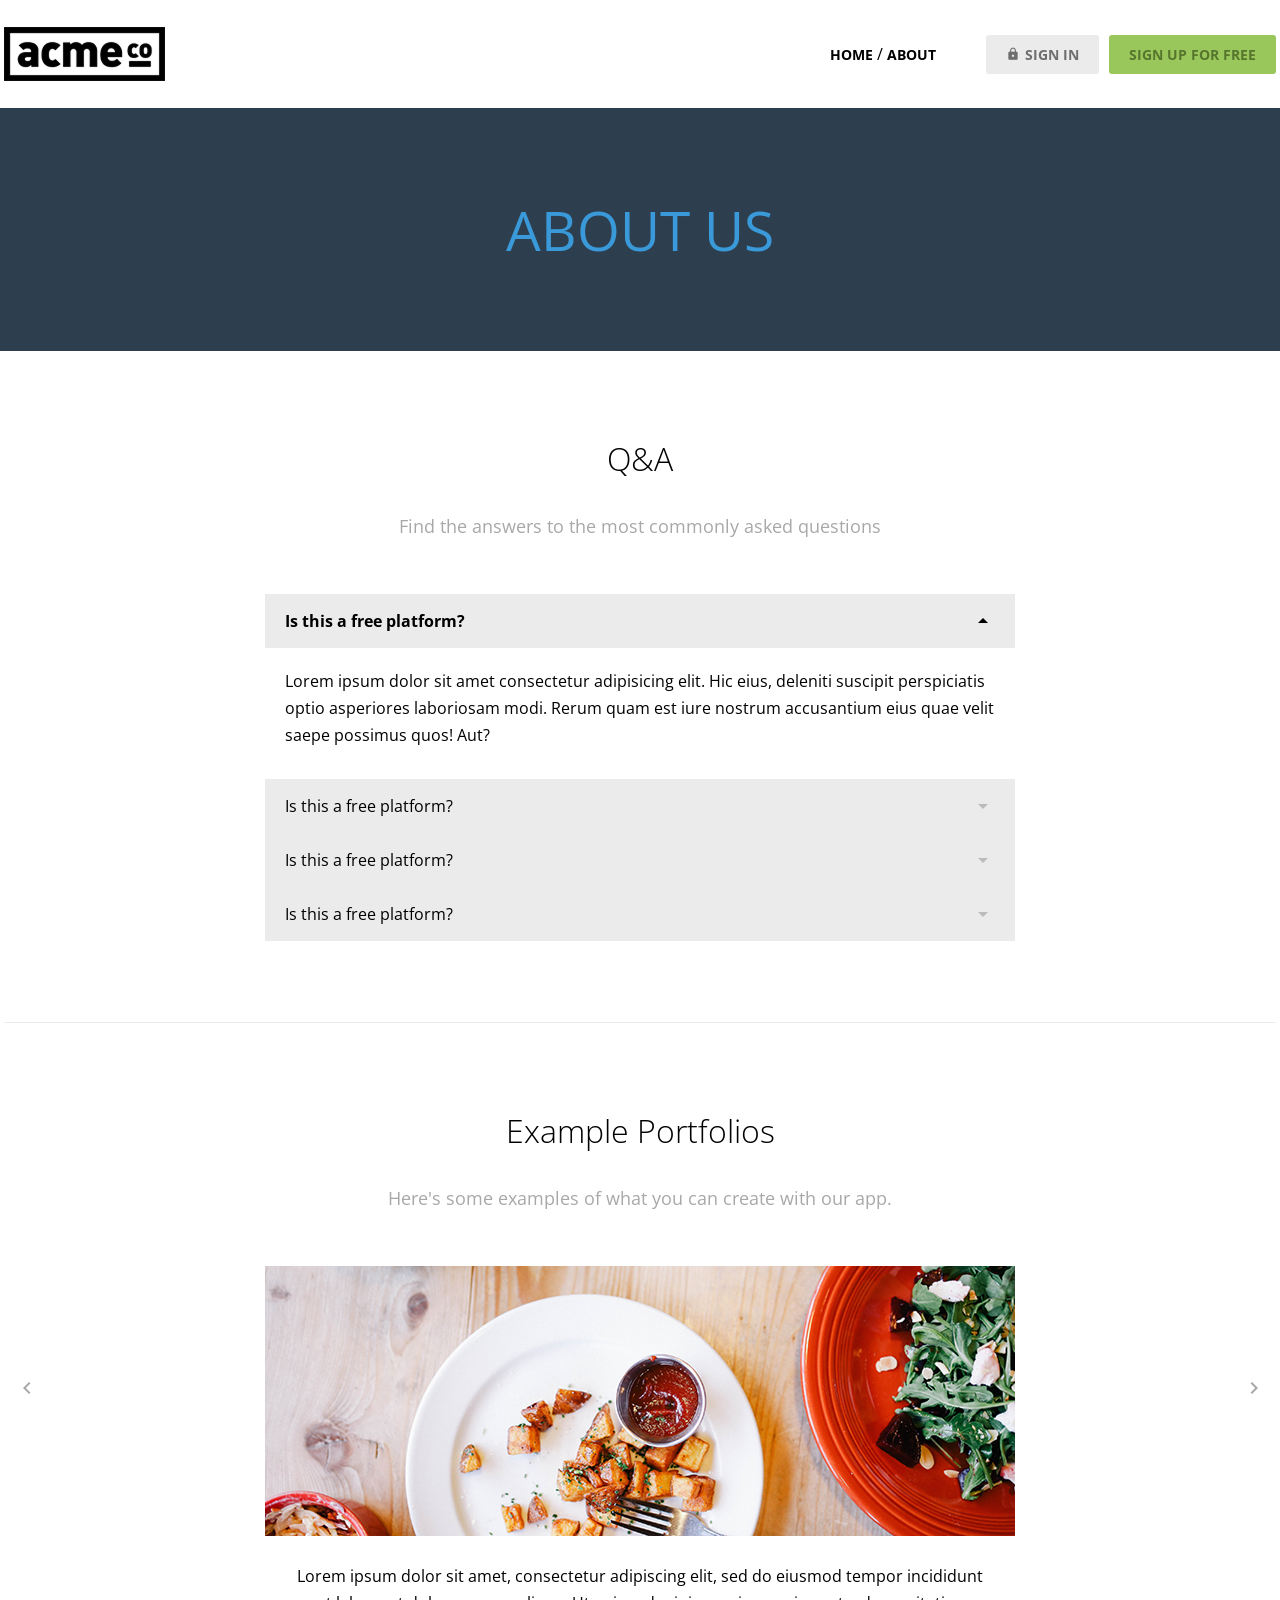
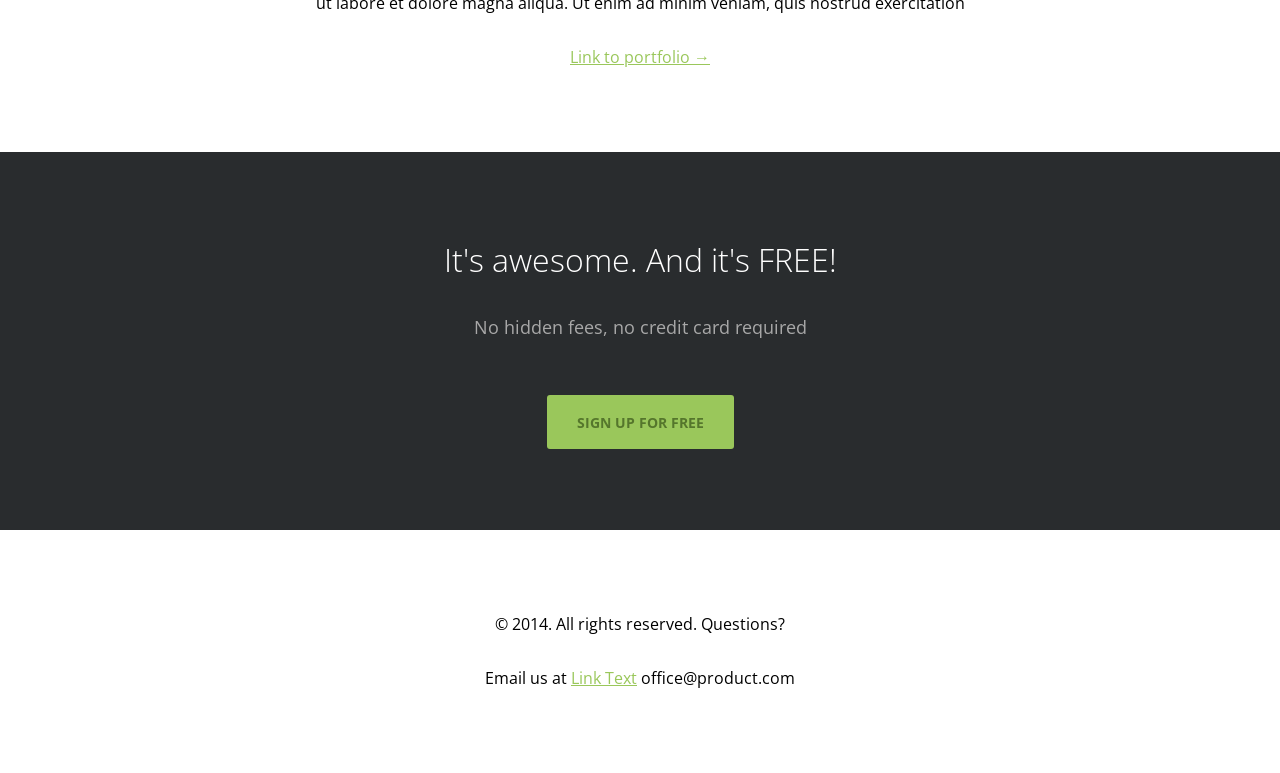
==== about.html @ afe7c105 "feat: About HTML/CSS 추가" ====
<!doctype html>
<html lang="en">
  <head>
    <meta charset="UTF-8" />
    <meta name="viewport" content="width=device-width, initial-scale=1.0" />
    <title>About - ACME</title>
    <link rel="preconnect" href="https://fonts.googleapis.com" />
    <link rel="preconnect" href="https://fonts.gstatic.com" crossorigin />
    <link
      href="https://fonts.googleapis.com/css2?family=Open+Sans:ital,wght@0,300..800;1,300..800&display=swap"
      rel="stylesheet"
    />
    <link href="https://fonts.googleapis.com/icon?family=Material+Icons" rel="stylesheet" />
    <link rel="stylesheet" href="css/common.css" />
    <link rel="stylesheet" href="css/about.css" />
  </head>
  <body>
    <header>
      <div class="container d-flex justify-content-between align-items-center">
        <h1 class="logo">
          <a href="index.html">
            <img src="images/logo.png" alt="acme logo" />
            <span class="hidden">ACME</span>
          </a>
        </h1>
        <nav>
          <ul class="d-flex align-items-center">
            <li>
              <a href="" class="text-nav">home</a>
              /
              <a href="" class="text-nav">about</a>
            </li>
            <li>
              <a href="#" class="btn btn-secondary">
                <span class="material-icons">lock</span>
                sign in
              </a>
            </li>
            <li>
              <a href="#" class="btn btn-primary"> sign up for free </a>
            </li>
          </ul>
        </nav>
      </div>
    </header>

    <main>
      <section class="hero inner-pd">
        <div class="container">
          <h2 class="text-heading-xl text-center">about us</h2>
        </div>
      </section>
      <section class="qna container inner-pd">
        <div class="header d-flex flex-column g-1">
          <h3 class="text-body-l">Q&amp;A</h3>
          <p class="text-body-m-plus">Find the answers to the most commonly asked questions</p>
        </div>
        <ul class="qnalist">
          <li class="active">
            <h4 class="question">
              Is this a free platform?
              <span class="material-icons">arrow_drop_down</span>
            </h4>
            <div class="answer">
              <p>
                Lorem ipsum dolor sit amet consectetur adipisicing elit. Hic eius, deleniti suscipit
                perspiciatis optio asperiores laboriosam modi. Rerum quam est iure nostrum
                accusantium eius quae velit saepe possimus quos! Aut?
              </p>
            </div>
          </li>
          <li>
            <h4 class="question">
              Is this a free platform?
              <span class="material-icons">arrow_drop_down</span>
            </h4>
            <div class="answer">
              <p>
                Lorem ipsum dolor sit amet consectetur adipisicing elit. Hic eius, deleniti suscipit
                perspiciatis optio asperiores laboriosam modi. Rerum quam est iure nostrum
                accusantium eius quae velit saepe possimus quos! Aut?
              </p>
            </div>
          </li>
          <li>
            <h4 class="question">
              Is this a free platform?
              <span class="material-icons">arrow_drop_down</span>
            </h4>
            <div class="answer">
              <p>
                Lorem ipsum dolor sit amet consectetur adipisicing elit. Hic eius, deleniti suscipit
                perspiciatis optio asperiores laboriosam modi. Rerum quam est iure nostrum
                accusantium eius quae velit saepe possimus quos! Aut?
              </p>
            </div>
          </li>
          <li>
            <h4 class="question">
              Is this a free platform?
              <span class="material-icons">arrow_drop_down</span>
            </h4>
            <div class="answer">
              <p>
                Lorem ipsum dolor sit amet consectetur adipisicing elit. Hic eius, deleniti suscipit
                perspiciatis optio asperiores laboriosam modi. Rerum quam est iure nostrum
                accusantium eius quae velit saepe possimus quos! Aut?
              </p>
            </div>
          </li>
        </ul>
      </section>
      <hr class="container" />
      <section class="portfolio slidewrapper container inner-pd">
        <div class="header d-flex flex-column g-1">
          <h3 class="text-body-l">Example Portfolios</h3>
          <p class="text-body-m-plus">Here's some examples of what you can create with our app.</p>
        </div>
        <ul class="slidecontainer">
          <li>
            <img src="images/portfolio_01.jpg" alt="portfolio_01" />
            <p>
              Lorem ipsum dolor sit amet, consectetur adipiscing elit, sed do eiusmod tempor
              incididunt ut labore et dolore magna aliqua. Ut enim ad minim veniam, quis nostrud
              exercitation
            </p>
            <a href="" class="text-link">Link to portfolio &rarr;</a>
          </li>
          <li>
            <img src="images/portfolio_01.jpg" alt="portfolio_01" />
            <p>
              Lorem ipsum dolor sit amet, consectetur adipiscing elit, sed do eiusmod tempor
              incididunt ut labore et dolore magna aliqua. Ut enim ad minim veniam, quis nostrud
              exercitation
            </p>
            <a href="" class="text-link">Link to portfolio &rarr;</a>
          </li>
          <li>
            <img src="images/portfolio_01.jpg" alt="portfolio_01" />
            <p>
              Lorem ipsum dolor sit amet, consectetur adipiscing elit, sed do eiusmod tempor
              incididunt ut labore et dolore magna aliqua. Ut enim ad minim veniam, quis nostrud
              exercitation
            </p>
            <a href="" class="text-link">Link to portfolio &rarr;</a>
          </li>
        </ul>
        <button type="button" class="button prev">
          <span class="material-icons">chevron_left</span>
        </button>
        <button type="button" class="button next">
          <span class="material-icons">chevron_right</span>
        </button>
      </section>
      <section class="cta inner-pd d-flex flex-column align-items-center g-2">
        <div class="content d-flex flex-column g-1">
          <h3 class="text-body-l">It's awesome. And it's FREE!</h3>
          <p class="text-body-m-plus">No hidden fees, no credit card required</p>
        </div>
        <a href="#" class="btn btn-primary big">sign up for free</a>
      </section>
    </main>
    <footer class="inner-pd d-flex flex-column align-items-center g-1">
      <p>&copy; 2014. All rights reserved. Questions?</p>
      <p>Email us at <a href="#" class="text-link">Link Text</a> office@product.com</p>
    </footer>
  </body>
</html>
---- css/common.css ----
/* 모든 페이지에 공통 적용될 스타일 */

@import url("normalize.css");
@import url("reset.css");
@import url("flex-utility.css");

/* :root 최상위 선택자 */
:root {
  /* Layout */
  --base-unit: 27px;
  --base-font: 16px;

  /* Color styles */
  --black: rgba(44, 44, 44, 1);
  --light--gray: rgba(168, 168, 168, 1);
  --medium--gray: rgba(110, 110, 110, 1);
  --super--light--gray: rgba(235, 235, 235, 1);
  --primary: rgba(154, 199, 91, 1);
  --secondary: rgba(85, 118, 44, 1);
  --white: rgba(255, 255, 255, 1);
  --hero: rgba(45, 62, 79, 1);
  --hero--title: rgba(58, 153, 216, 1);
  --medium-blue: rgba(67, 156, 207, 1);
  --light-blue: rgba(72, 157, 205, 1);
  --c-t-a: rgba(41, 44, 46, 1);

  /* Text-size styles */
  --heading--x-l: calc(var(--base-font) * 3.4375); /* 16의 3.4375 = 55 */
  --body--l: calc(var(--base-font) * 2); /* 16의 2 = 32 */
  --heading--s: calc(var(--base-font) * 1.5); /* 16의 1.5 = 24 */
  --body--m: var(--base-font);
  --nav--item: calc(var(--base-font) * 0.875); /* 14 / auto */
  --body--m-plus: calc(var(--base-font) * 1.125); /* 16의 1.125 = 18 */
  --link: var(--base-font);
  --button---secondary: calc(var(--base-font) * 0.875); /* 14 / auto */
  --button---primary: calc(var(--base-font) * 0.875); /* 14 / auto */
}

body {
  /* font-family: "Open Sans", sans-serif;
  font-size: var(--base-font);
  line-height: var(--base-unit); */
  font:
    var(--base-font)/var(--base-unit) "Open Sans",
    sans-serif;
}

/* 폰트 위계 */
.text-heading-xl {
  font-size: var(--heading--x-l);
  line-height: calc(var(--base-unit) * 3); /* 27의 3배 = 81 */
  color: var(--hero--title);
  text-transform: uppercase;
  letter-spacing: 2%;
}
.text-heading-s {
  font-size: var(--heading--s);
  line-height: var(--base-unit);
}
.text-body-l {
  font-size: var(--body--l);
  line-height: calc(var(--base-unit) * 2); /* 27의 2배 = 54 */
  font-weight: 300;
  text-align: center;
}
.text-body-m {
  font-size: var(--body--m);
  line-height: var(--base-unit);
}
.text-body-m-plus {
  font-size: var(--body--m-plus);
  line-height: var(--base-unit);
  text-align: center;
  color: var(--light--gray);
}
.text-nav {
  font-size: var(--nav--item);
  font-weight: bold;
  text-transform: uppercase;
}

/* 링크 버튼 */
.btn {
  height: 39px;
  background: var(--super--light--gray);
  border-radius: 3px;
  padding: 0 20px;
  display: inline-flex;
  color: var(--medium--gray);
  align-items: center;
  font-size: calc(var(--base-font) * 0.875);
  font-weight: bold;
  gap: 5px;
  text-transform: uppercase;
}
.btn .material-icons {
  font-size: 14px;
}
.btn-primary {
  background: var(--primary);
  color: var(--secondary);
}
.btn.big {
  height: calc(var(--base-unit) * 2);
  padding: 0 30px;
} /* 클래스 사이 공백 없으면 자신 중에 / 있으면 자식 중에 */

/* 폼 요소 */
.hero {
  background: var(--hero);
}
form {
  width: 350px;
  display: flex;
  flex-direction: column; /* 원래 세로 배치였는데 flex column 준 이유 : 요소 사이에 간격 주려고 */
  gap: 10px;
}
form .field {
  height: calc(var(--base-unit) * 2);
  background: var(--white);
  border-radius: 3px;
  padding: 0 20px;
  display: flex;
  align-items: center;
  color: var(--light--gray);
}
form .field input {
  font-style: italic;
  color: var(--black);
}
form .field input::placeholder {
  color: var(--super--light--gray);
} /* 콜론 :: 반드시 2개 있어야 함! */
button {
  height: calc(var(--base-unit) * 2);
  border: 1px solid var(--white);
  border-radius: 3px;
  display: flex;
  align-items: center;
  justify-content: center;
  color: var(--white);
  font-size: calc(var(--base-font) * 1.125); /* 18/16= 1.125 */
  text-transform: uppercase;
  font-weight: bold;
}

/* 레이아웃 */
.container {
  width: 1272px;
  margin: 0 auto;
}
.inner-pd {
  padding: calc(var(--base-unit) * 3) 0;
}
.inner-top-pd {
  padding-top: calc(var(--base-unit) * 3);
}
.hidden {
  position: absolute;
  clip-path: inset(50%);
  width: 1px;
  height: 1px;
  overflow: hidden;
  /* logo - ir기법 */
}
hr {
  border: none;
  /* border-top: 1px solid var(--super--light--gray); */
  height: 1px;
  background: var(--super--light--gray);
}
.text-link {
  text-decoration: underline;
  color: var(--primary);
}
section .header {
  margin-bottom: calc(var(--base-unit) * 2);
}

/* 헤더 */
body > header {
  background: var(--white);
  padding: var(--base-unit) 0;
  box-shadow: 0 4px 5px rgba(0, 0, 0, 0.1);
}
header nav ul {
  gap: 10px;
}
header nav ul li:first-child {
  margin-right: 40px;
}

/* 슬라이드 */
.slidewrapper {
  position: relative;
  overflow: hidden;
}
.slidecontainer {
  width: 300%; /* 나중에 자바스크립트를 이용해 부모 너비 파악, 슬라이드 갯수 파악, 너비 계산 지정 할 예정 */
  display: flex;
  transition: 0.3s ease-out;
}
.slidecontainer li {
  width: 100%;
  display: flex;
  flex-direction: column;
  align-items: center;
  gap: var(--base-unit);
}
.slidecontainer li > p {
  width: 700px;
  text-align: center;
}
.slidewrapper button {
  width: 45px;
  height: 45px;
  display: flex;
  justify-content: center;
  align-items: center;
  color: var(--light--gray);
  cursor: pointer;
  position: absolute;
  top: 50%;
  transform: translateY(-50%);
}
.slidewrapper button.prev {
  left: 0;
}
.slidewrapper button.next {
  right: 0;
}

/* CTA */
.cta {
  background: var(--c-t-a);
}
.cta h3 {
  color: var(--white);
}
---- css/about.css ----
.qnalist {
  width: 750px;
  margin: 0 auto;
}
.qnalist li.active .question span {
  opacity: 1;
  transform: rotate(180deg);
}
.qnalist .question {
  display: flex;
  height: calc(var(--base-unit) * 2);
  padding: 0 20px;
  justify-content: space-between;
  align-items: center;
  background: var(--super--light--gray);
}
.qnalist .question span {
  opacity: 0.2;
  color: #000;
  transition: 0.35s;
}
.qnalist .answer {
  display: flex;
  height: 0;
  padding: 0 20px;
  flex-direction: column;
  gap: 27px;
  overflow: hidden;
  transition: 0.35s;
}
.qnalist li.active .question {
  font-weight: bold;
}
.qnalist li.active .answer {
  height: auto;
  padding: 20px 20px 30px;
}
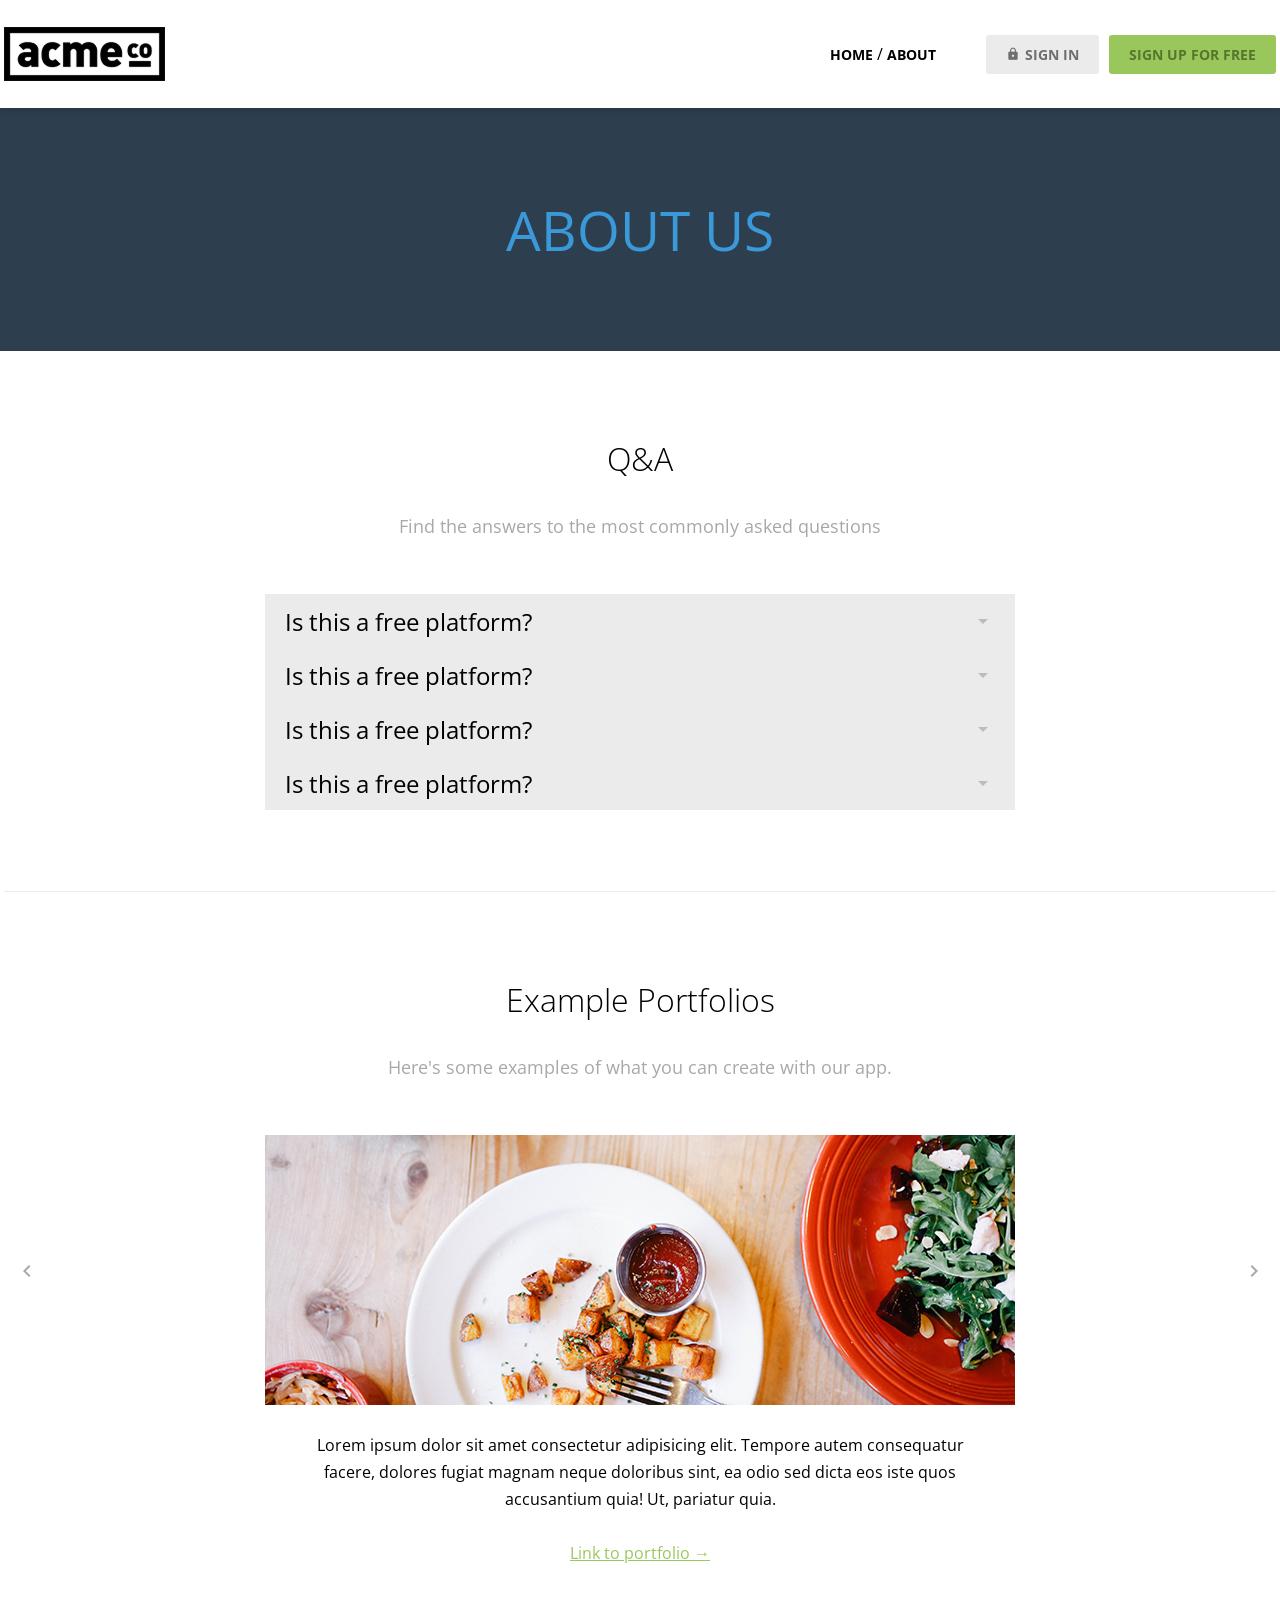
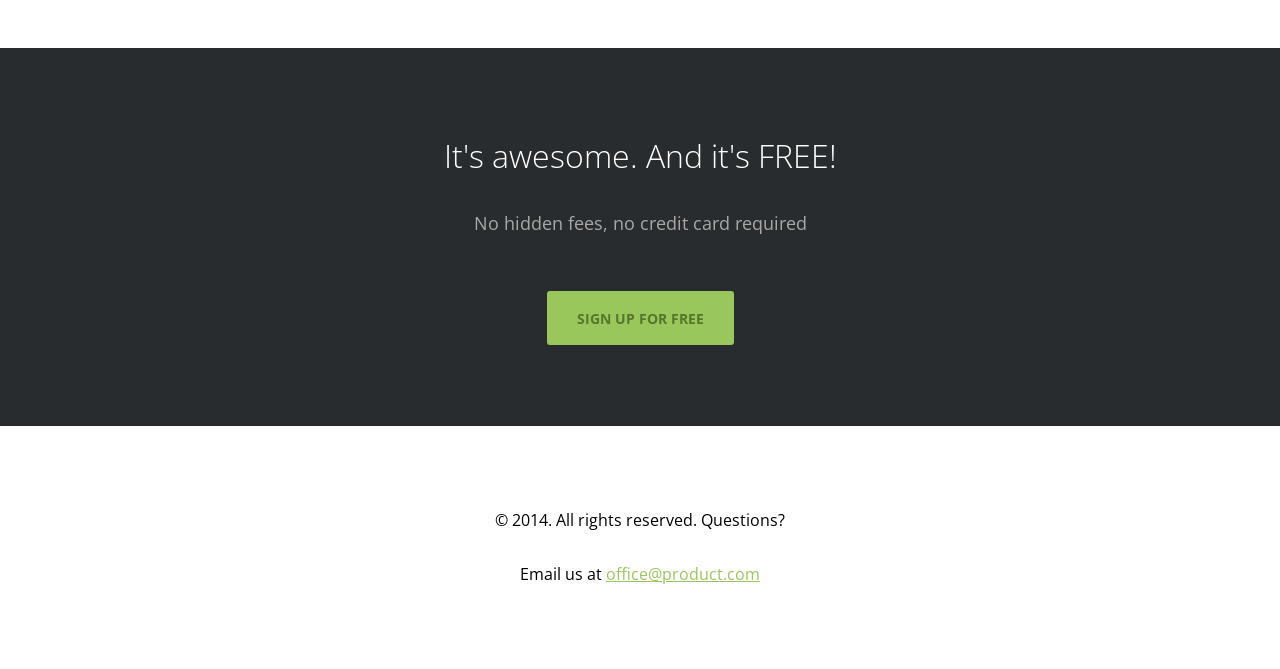
==== commit 47b1eb3f: "feat: javascript" ====
--- a/about.html
+++ b/about.html
@@ -14,6 +14,7 @@
     <link rel="stylesheet" href="css/common.css" />
     <link rel="stylesheet" href="css/about.css" />
   </head>
+
   <body>
     <header>
       <div class="container d-flex justify-content-between align-items-center">
@@ -26,24 +27,22 @@
         <nav>
           <ul class="d-flex align-items-center">
             <li>
-              <a href="" class="text-nav">home</a>
+              <a href="index.html" class="text-nav">home</a>
               /
-              <a href="" class="text-nav">about</a>
+              <a href="about.html" class="text-nav">about</a>
             </li>
             <li>
-              <a href="#" class="btn btn-secondary">
-                <span class="material-icons">lock</span>
-                sign in
-              </a>
+              <a href="signin.html" class="btn btn-secondary"
+                ><span class="material-icons">lock</span>sign in</a
+              >
             </li>
             <li>
-              <a href="#" class="btn btn-primary"> sign up for free </a>
+              <a href="signup.html" class="btn btn-primary">sign up for free</a>
             </li>
           </ul>
         </nav>
       </div>
     </header>
-
     <main>
       <section class="hero inner-pd">
         <div class="container">
@@ -56,57 +55,69 @@
           <p class="text-body-m-plus">Find the answers to the most commonly asked questions</p>
         </div>
         <ul class="qnalist">
-          <li class="active">
-            <h4 class="question">
-              Is this a free platform?
-              <span class="material-icons">arrow_drop_down</span>
-            </h4>
-            <div class="answer">
-              <p>
-                Lorem ipsum dolor sit amet consectetur adipisicing elit. Hic eius, deleniti suscipit
-                perspiciatis optio asperiores laboriosam modi. Rerum quam est iure nostrum
-                accusantium eius quae velit saepe possimus quos! Aut?
-              </p>
-            </div>
+          <li>
+            <details>
+              <summary class="question">
+                <span>Is this a free platform?</span>
+                <span class="material-icons">arrow_drop_down</span>
+              </summary>
+              <div class="answer">
+                <p>
+                  Lorem ipsum dolor, sit amet consectetur adipisicing elit. Tempora magnam dolorem
+                  perspiciatis! Delectus soluta animi quaerat ipsum labore, laboriosam mollitia
+                  inventore commodi blanditiis molestiae asperiores dolorem expedita et tempore
+                  deleniti.
+                </p>
+              </div>
+            </details>
           </li>
           <li>
-            <h4 class="question">
-              Is this a free platform?
-              <span class="material-icons">arrow_drop_down</span>
-            </h4>
-            <div class="answer">
-              <p>
-                Lorem ipsum dolor sit amet consectetur adipisicing elit. Hic eius, deleniti suscipit
-                perspiciatis optio asperiores laboriosam modi. Rerum quam est iure nostrum
-                accusantium eius quae velit saepe possimus quos! Aut?
-              </p>
-            </div>
+            <details>
+              <summary class="question">
+                <span>Is this a free platform?</span>
+                <span class="material-icons">arrow_drop_down</span>
+              </summary>
+              <div class="answer">
+                <p>
+                  Lorem ipsum dolor, sit amet consectetur adipisicing elit. Tempora magnam dolorem
+                  perspiciatis! Delectus soluta animi quaerat ipsum labore, laboriosam mollitia
+                  inventore commodi blanditiis molestiae asperiores dolorem expedita et tempore
+                  deleniti.
+                </p>
+              </div>
+            </details>
           </li>
           <li>
-            <h4 class="question">
-              Is this a free platform?
-              <span class="material-icons">arrow_drop_down</span>
-            </h4>
-            <div class="answer">
-              <p>
-                Lorem ipsum dolor sit amet consectetur adipisicing elit. Hic eius, deleniti suscipit
-                perspiciatis optio asperiores laboriosam modi. Rerum quam est iure nostrum
-                accusantium eius quae velit saepe possimus quos! Aut?
-              </p>
-            </div>
+            <details>
+              <summary class="question">
+                <span>Is this a free platform?</span>
+                <span class="material-icons">arrow_drop_down</span>
+              </summary>
+              <div class="answer">
+                <p>
+                  Lorem ipsum dolor, sit amet consectetur adipisicing elit. Tempora magnam dolorem
+                  perspiciatis! Delectus soluta animi quaerat ipsum labore, laboriosam mollitia
+                  inventore commodi blanditiis molestiae asperiores dolorem expedita et tempore
+                  deleniti.
+                </p>
+              </div>
+            </details>
           </li>
           <li>
-            <h4 class="question">
-              Is this a free platform?
-              <span class="material-icons">arrow_drop_down</span>
-            </h4>
-            <div class="answer">
-              <p>
-                Lorem ipsum dolor sit amet consectetur adipisicing elit. Hic eius, deleniti suscipit
-                perspiciatis optio asperiores laboriosam modi. Rerum quam est iure nostrum
-                accusantium eius quae velit saepe possimus quos! Aut?
-              </p>
-            </div>
+            <details>
+              <summary class="question">
+                <span>Is this a free platform?</span>
+                <span class="material-icons">arrow_drop_down</span>
+              </summary>
+              <div class="answer">
+                <p>
+                  Lorem ipsum dolor, sit amet consectetur adipisicing elit. Tempora magnam dolorem
+                  perspiciatis! Delectus soluta animi quaerat ipsum labore, laboriosam mollitia
+                  inventore commodi blanditiis molestiae asperiores dolorem expedita et tempore
+                  deleniti.
+                </p>
+              </div>
+            </details>
           </li>
         </ul>
       </section>
@@ -120,27 +131,27 @@
           <li>
             <img src="images/portfolio_01.jpg" alt="portfolio_01" />
             <p>
-              Lorem ipsum dolor sit amet, consectetur adipiscing elit, sed do eiusmod tempor
-              incididunt ut labore et dolore magna aliqua. Ut enim ad minim veniam, quis nostrud
-              exercitation
+              Lorem ipsum dolor sit amet consectetur adipisicing elit. Tempore autem consequatur
+              facere, dolores fugiat magnam neque doloribus sint, ea odio sed dicta eos iste quos
+              accusantium quia! Ut, pariatur quia.
             </p>
             <a href="" class="text-link">Link to portfolio &rarr;</a>
           </li>
           <li>
             <img src="images/portfolio_01.jpg" alt="portfolio_01" />
             <p>
-              Lorem ipsum dolor sit amet, consectetur adipiscing elit, sed do eiusmod tempor
-              incididunt ut labore et dolore magna aliqua. Ut enim ad minim veniam, quis nostrud
-              exercitation
+              Lorem ipsum dolor sit amet consectetur adipisicing elit. Tempore autem consequatur
+              facere, dolores fugiat magnam neque doloribus sint, ea odio sed dicta eos iste quos
+              accusantium quia! Ut, pariatur quia.
             </p>
             <a href="" class="text-link">Link to portfolio &rarr;</a>
           </li>
           <li>
             <img src="images/portfolio_01.jpg" alt="portfolio_01" />
             <p>
-              Lorem ipsum dolor sit amet, consectetur adipiscing elit, sed do eiusmod tempor
-              incididunt ut labore et dolore magna aliqua. Ut enim ad minim veniam, quis nostrud
-              exercitation
+              Lorem ipsum dolor sit amet consectetur adipisicing elit. Tempore autem consequatur
+              facere, dolores fugiat magnam neque doloribus sint, ea odio sed dicta eos iste quos
+              accusantium quia! Ut, pariatur quia.
             </p>
             <a href="" class="text-link">Link to portfolio &rarr;</a>
           </li>
@@ -162,7 +173,9 @@
     </main>
     <footer class="inner-pd d-flex flex-column align-items-center g-1">
       <p>&copy; 2014. All rights reserved. Questions?</p>
-      <p>Email us at <a href="#" class="text-link">Link Text</a> office@product.com</p>
+      <p>Email us at <a href="#" class="text-link">office@product.com</a></p>
     </footer>
+    <script src="js/main.js"></script>
+    <script src="js/about.js"></script>
   </body>
 </html>
--- a/css/common.css
+++ b/css/common.css
@@ -124,9 +124,17 @@
   align-items: center;
   color: var(--light--gray);
 }
+form .field label {
+  display: flex;
+}
 form .field input {
   font-style: italic;
   color: var(--black);
+  width: 100%;
+  outline: none;
+}
+form .field:focus-within {
+  box-shadow: inset 0 0 5px rgba(72, 0, 255, 0.7);
 }
 form .field input::placeholder {
   color: var(--super--light--gray);
@@ -146,7 +154,8 @@
 
 /* 레이아웃 */
 .container {
-  width: 1272px;
+  max-width: 1272px;
+  width: 100%;
   margin: 0 auto;
 }
 .inner-pd {
@@ -182,6 +191,12 @@
   background: var(--white);
   padding: var(--base-unit) 0;
   box-shadow: 0 4px 5px rgba(0, 0, 0, 0.1);
+  position: sticky;
+  top: 0;
+  transition: 0.3s ease-out;
+}
+body > header.fixed {
+  padding: calc(var(--base-unit) / 2) 0;
 }
 header nav ul {
   gap: 10px;
--- a/css/about.css
+++ b/css/about.css
@@ -2,7 +2,22 @@
   width: 750px;
   margin: 0 auto;
 }
-.qnalist li.active .question span {
+.qnalist details {
+  interpolate-size: allow-keywords;
+}
+.qnalist details::details-content {
+  block-size: 0;
+  opacity: 0;
+  overflow: hidden;
+  transition:
+    block-size 0.35s ease,
+    opacity 0.35s ease;
+}
+.qnalist details[open]::details-content {
+  block-size: auto;
+  opacity: 1;
+}
+.qnalist details[open] .question .material-icons {
   opacity: 1;
   transform: rotate(180deg);
 }
@@ -13,25 +28,28 @@
   justify-content: space-between;
   align-items: center;
   background: var(--super--light--gray);
+  cursor: pointer;
+  font-size: var(--heading--s);
+  line-height: var(--base-unit);
 }
-.qnalist .question span {
+.qnalist .question::-webkit-details-marker {
+  display: none;
+}
+.qnalist .question::marker {
+  content: "";
+}
+.qnalist .question .material-icons {
   opacity: 0.2;
   color: #000;
   transition: 0.35s;
 }
 .qnalist .answer {
   display: flex;
-  height: 0;
-  padding: 0 20px;
+  padding: 20px 20px 30px;
   flex-direction: column;
   gap: 27px;
-  overflow: hidden;
-  transition: 0.35s;
+  box-sizing: border-box;
 }
-.qnalist li.active .question {
+.qnalist details[open] .question {
   font-weight: bold;
 }
-.qnalist li.active .answer {
-  height: auto;
-  padding: 20px 20px 30px;
-}
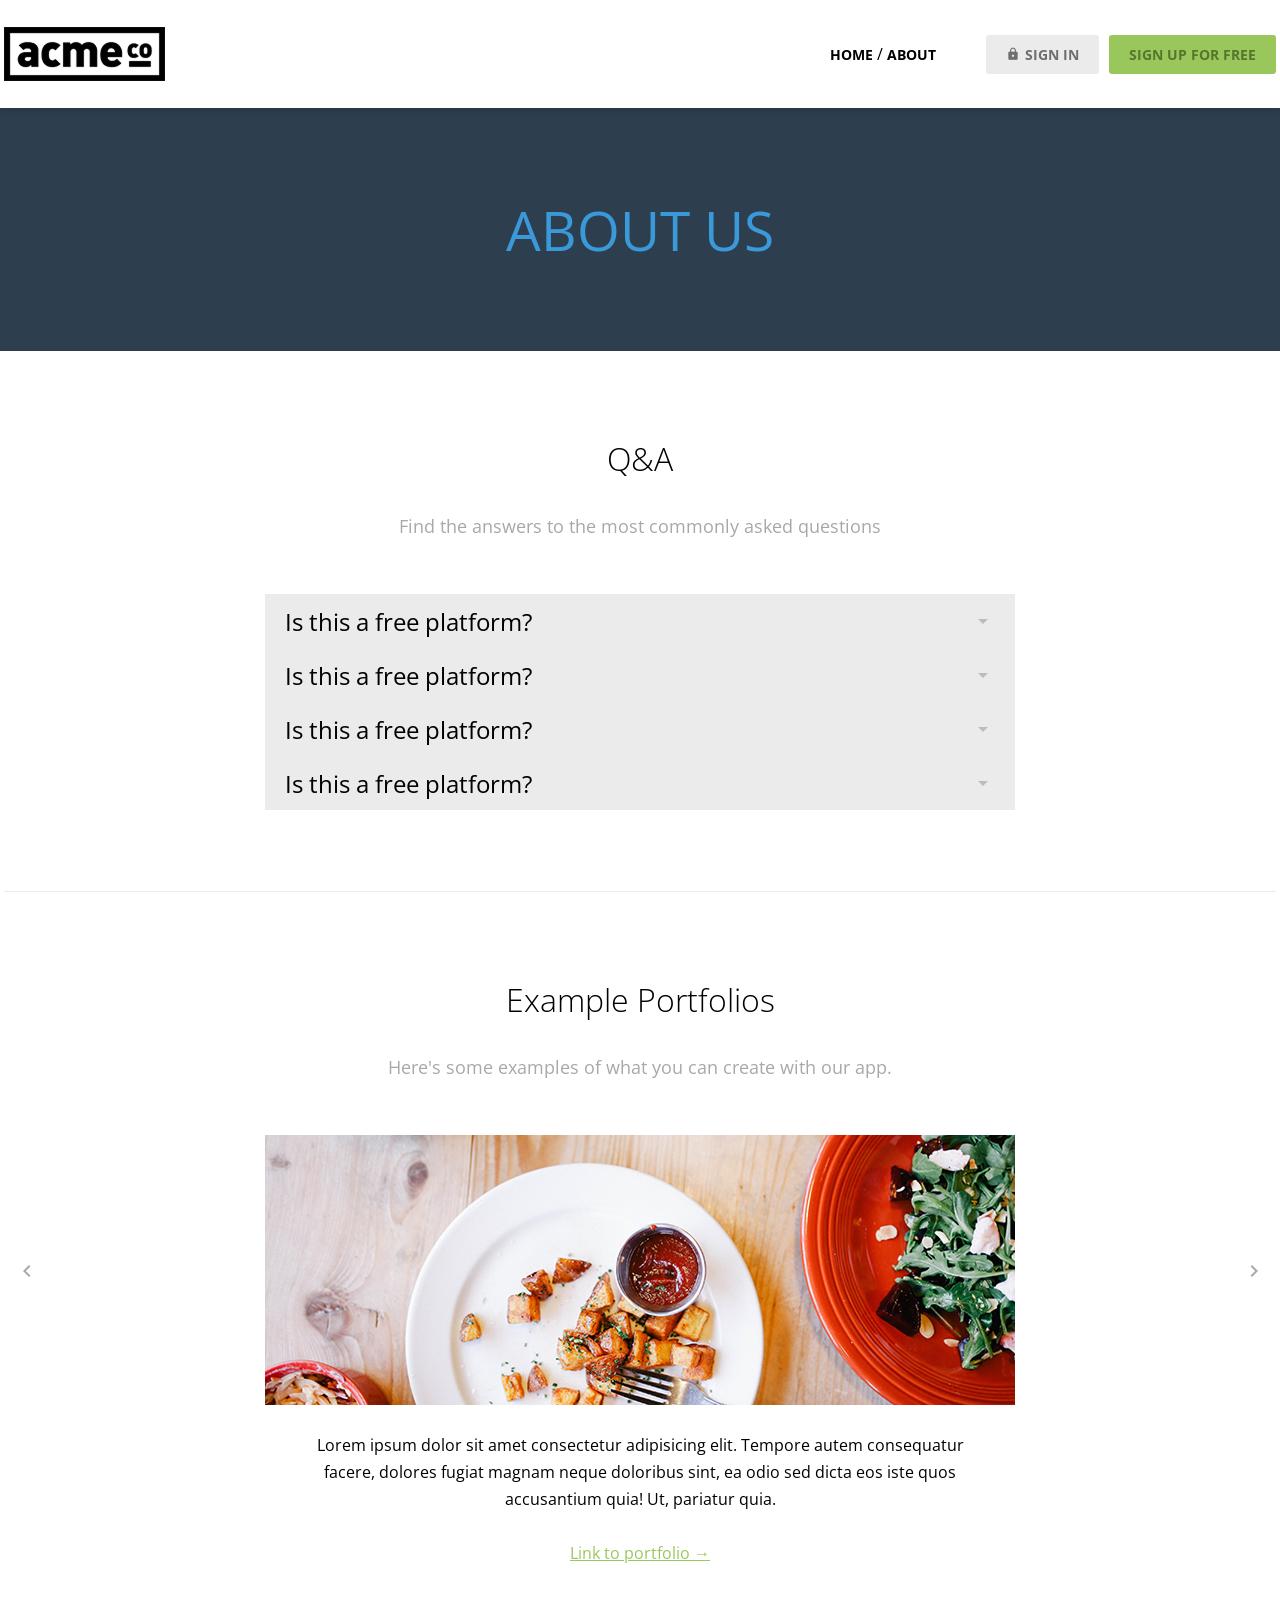
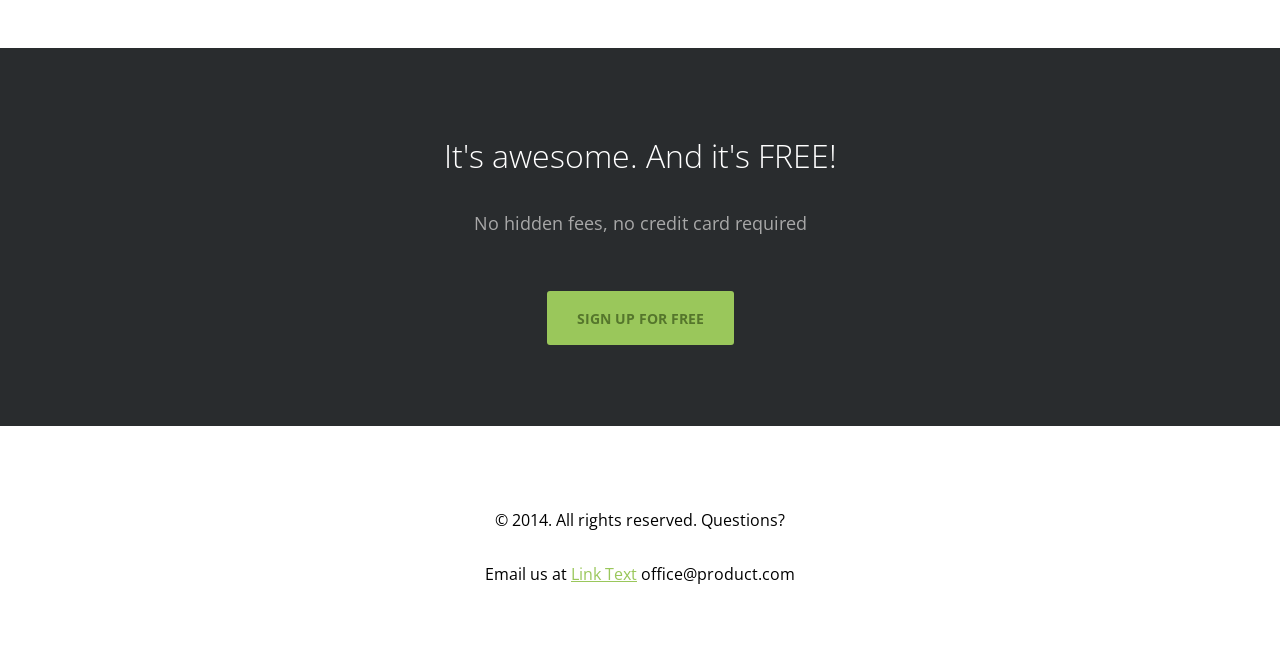
==== commit 2b0c1c85: "feat: module 기능 추가" ====
--- a/about.html
+++ b/about.html
@@ -16,33 +16,8 @@
   </head>
 
   <body>
-    <header>
-      <div class="container d-flex justify-content-between align-items-center">
-        <h1 class="logo">
-          <a href="index.html">
-            <img src="images/logo.png" alt="acme logo" />
-            <span class="hidden">ACME</span>
-          </a>
-        </h1>
-        <nav>
-          <ul class="d-flex align-items-center">
-            <li>
-              <a href="index.html" class="text-nav">home</a>
-              /
-              <a href="about.html" class="text-nav">about</a>
-            </li>
-            <li>
-              <a href="signin.html" class="btn btn-secondary"
-                ><span class="material-icons">lock</span>sign in</a
-              >
-            </li>
-            <li>
-              <a href="signup.html" class="btn btn-primary">sign up for free</a>
-            </li>
-          </ul>
-        </nav>
-      </div>
-    </header>
+    <header id="header"></header>
+
     <main>
       <section class="hero inner-pd">
         <div class="container">
@@ -171,11 +146,10 @@
         <a href="#" class="btn btn-primary big">sign up for free</a>
       </section>
     </main>
-    <footer class="inner-pd d-flex flex-column align-items-center g-1">
-      <p>&copy; 2014. All rights reserved. Questions?</p>
-      <p>Email us at <a href="#" class="text-link">office@product.com</a></p>
-    </footer>
-    <script src="js/main.js"></script>
-    <script src="js/about.js"></script>
+
+    <footer id="footer"></footer>
+
+    <script type="module" src="js/main.js"></script>
+    <script type="module" src="js/about.js"></script>
   </body>
 </html>
